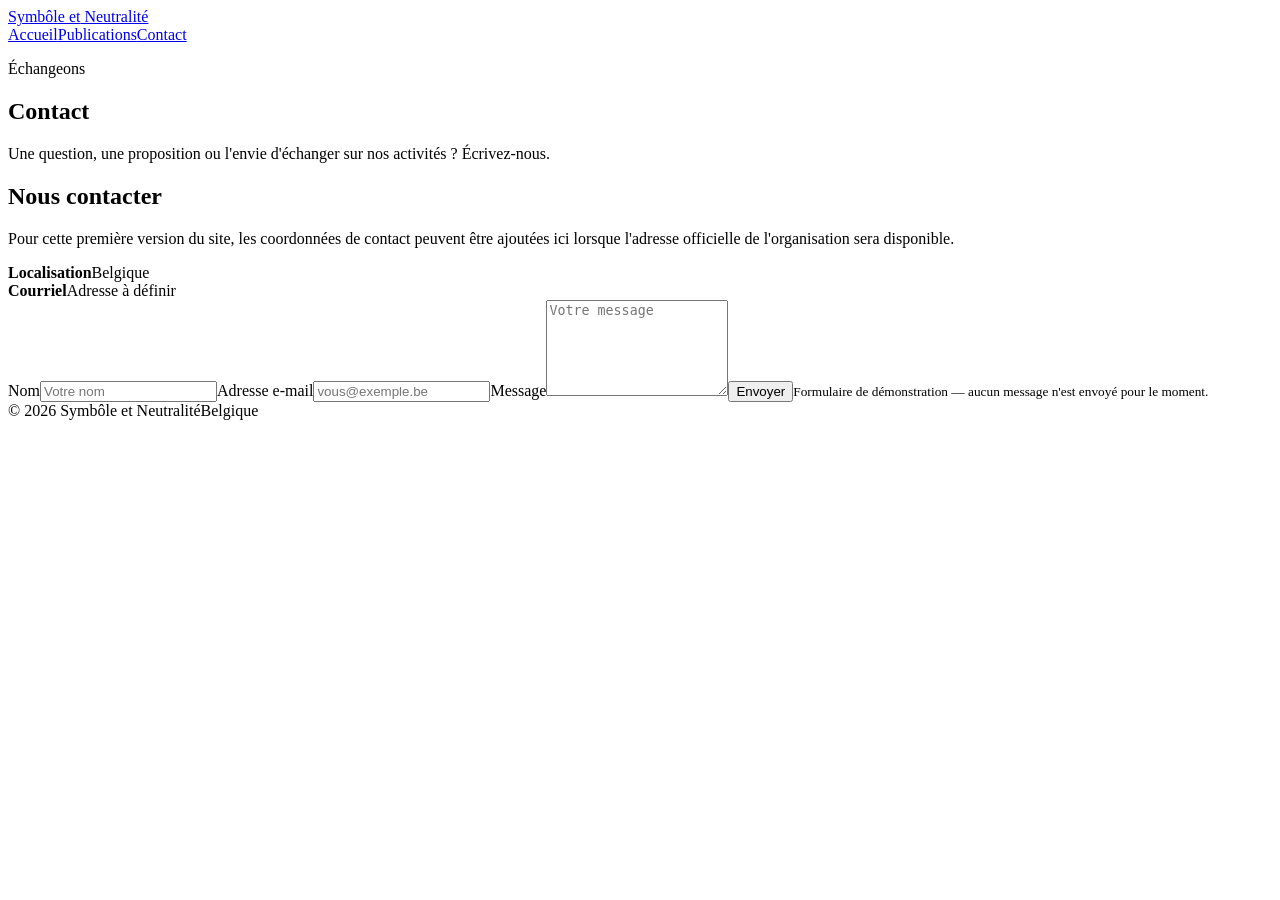
==== contact.html @ d3251099 "Create initial French website draft" ====
<!doctype html><html lang="fr"><head><meta charset="utf-8"><meta name="viewport" content="width=device-width, initial-scale=1"><meta name="description" content="Contacter Symbôle et Neutralité."><title>Contact — Symbôle et Neutralité</title><link rel="stylesheet" href="style.css"></head><body>
<header class="site-header"><div class="container nav"><a class="brand" href="index.html">Symbôle <span>et</span> Neutralité</a><nav aria-label="Navigation principale"><a href="index.html">Accueil</a><a href="publications.html">Publications</a><a class="active" href="contact.html">Contact</a></nav></div></header>
<main><section class="page-hero"><div class="container"><p class="eyebrow">Échangeons</p><h1>Contact</h1><p class="lead">Une question, une proposition ou l'envie d'échanger sur nos activités ? Écrivez-nous.</p></div></section><section class="section"><div class="container contact-grid"><div><h2>Nous contacter</h2><p>Pour cette première version du site, les coordonnées de contact peuvent être ajoutées ici lorsque l'adresse officielle de l'organisation sera disponible.</p><div class="contact-item"><strong>Localisation</strong><span>Belgique</span></div><div class="contact-item"><strong>Courriel</strong><span>Adresse à définir</span></div></div><form class="contact-form" action="#" method="post"><label for="name">Nom</label><input id="name" name="name" type="text" autocomplete="name" placeholder="Votre nom"><label for="email">Adresse e-mail</label><input id="email" name="email" type="email" autocomplete="email" placeholder="vous@exemple.be"><label for="message">Message</label><textarea id="message" name="message" rows="6" placeholder="Votre message"></textarea><button class="button" type="submit">Envoyer</button><small>Formulaire de démonstration — aucun message n'est envoyé pour le moment.</small></form></div></section></main>
<footer><div class="container footer-inner"><span>© 2026 Symbôle et Neutralité</span><span>Belgique</span></div></footer></body></html>
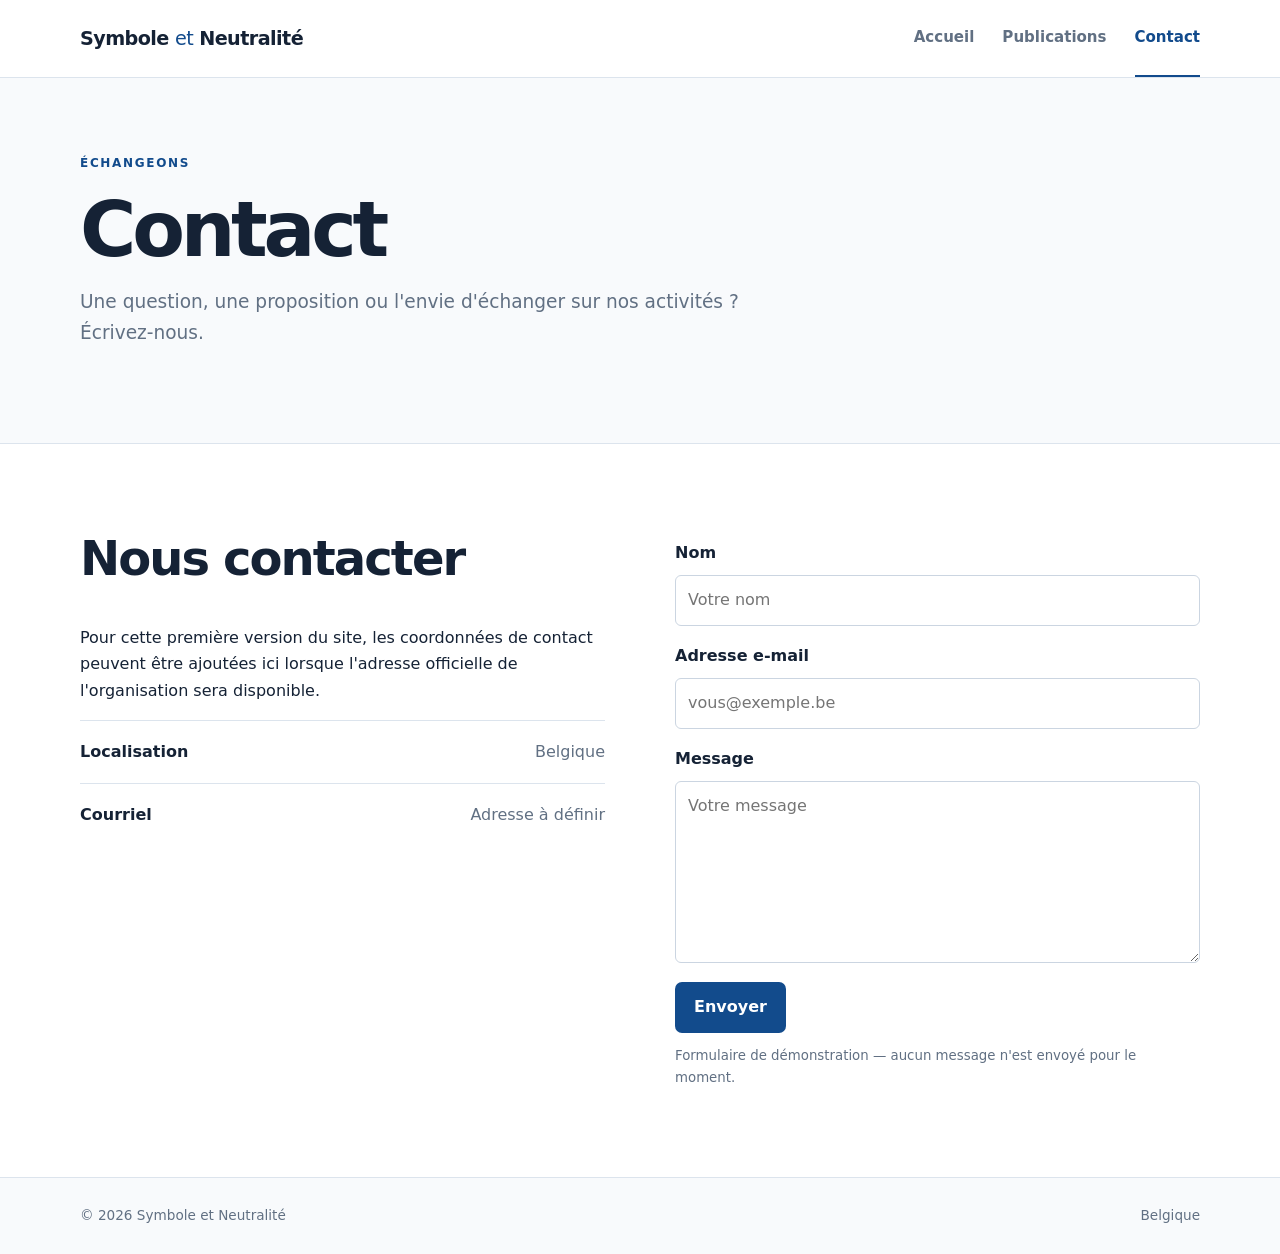
==== commit 39907add: "Fix typos in contact.html" ====
--- a/contact.html
+++ b/contact.html
@@ -1,4 +1,4 @@
-<!doctype html><html lang="fr"><head><meta charset="utf-8"><meta name="viewport" content="width=device-width, initial-scale=1"><meta name="description" content="Contacter Symbôle et Neutralité."><title>Contact — Symbôle et Neutralité</title><link rel="stylesheet" href="style.css"></head><body>
-<header class="site-header"><div class="container nav"><a class="brand" href="index.html">Symbôle <span>et</span> Neutralité</a><nav aria-label="Navigation principale"><a href="index.html">Accueil</a><a href="publications.html">Publications</a><a class="active" href="contact.html">Contact</a></nav></div></header>
+<!doctype html><html lang="fr"><head><meta charset="utf-8"><meta name="viewport" content="width=device-width, initial-scale=1"><meta name="description" content="Contacter Symbole et Neutralité."><title>Contact — Symbole et Neutralité</title><link rel="stylesheet" href="style.css"></head><body>
+<header class="site-header"><div class="container nav"><a class="brand" href="index.html">Symbole <span>et</span> Neutralité</a><nav aria-label="Navigation principale"><a href="index.html">Accueil</a><a href="publications.html">Publications</a><a class="active" href="contact.html">Contact</a></nav></div></header>
 <main><section class="page-hero"><div class="container"><p class="eyebrow">Échangeons</p><h1>Contact</h1><p class="lead">Une question, une proposition ou l'envie d'échanger sur nos activités ? Écrivez-nous.</p></div></section><section class="section"><div class="container contact-grid"><div><h2>Nous contacter</h2><p>Pour cette première version du site, les coordonnées de contact peuvent être ajoutées ici lorsque l'adresse officielle de l'organisation sera disponible.</p><div class="contact-item"><strong>Localisation</strong><span>Belgique</span></div><div class="contact-item"><strong>Courriel</strong><span>Adresse à définir</span></div></div><form class="contact-form" action="#" method="post"><label for="name">Nom</label><input id="name" name="name" type="text" autocomplete="name" placeholder="Votre nom"><label for="email">Adresse e-mail</label><input id="email" name="email" type="email" autocomplete="email" placeholder="vous@exemple.be"><label for="message">Message</label><textarea id="message" name="message" rows="6" placeholder="Votre message"></textarea><button class="button" type="submit">Envoyer</button><small>Formulaire de démonstration — aucun message n'est envoyé pour le moment.</small></form></div></section></main>
-<footer><div class="container footer-inner"><span>© 2026 Symbôle et Neutralité</span><span>Belgique</span></div></footer></body></html>+<footer><div class="container footer-inner"><span>© 2026 Symbole et Neutralité</span><span>Belgique</span></div></footer></body></html>
--- a/style.css
+++ b/style.css
@@ -0,0 +1 @@
+:root{--blue:#124b8c;--blue-dark:#0b315d;--blue-soft:#eaf2fb;--ink:#152235;--muted:#617083;--line:#dce4ed;--paper:#f8fafc}*{box-sizing:border-box}html{scroll-behavior:smooth}body{margin:0;color:var(--ink);font-family:Inter,ui-sans-serif,system-ui,-apple-system,BlinkMacSystemFont,"Segoe UI",sans-serif;line-height:1.65;background:#fff}a{color:inherit}.container{width:min(1120px,calc(100% - 40px));margin:auto}.site-header{border-bottom:1px solid var(--line);background:rgba(255,255,255,.96);position:sticky;top:0;z-index:10}.nav{min-height:76px;display:flex;align-items:center;justify-content:space-between;gap:30px}.brand{text-decoration:none;font-weight:800;letter-spacing:-.03em;font-size:1.2rem}.brand span{color:var(--blue);font-weight:500}nav{display:flex;gap:28px}nav a{text-decoration:none;color:var(--muted);font-weight:600;font-size:.94rem;padding:25px 0;border-bottom:2px solid transparent}nav a:hover,nav a.active{color:var(--blue);border-bottom-color:var(--blue)}.hero{background:linear-gradient(135deg,#f8fbff 0%,#edf5fd 100%);padding:96px 0}.hero-grid{display:grid;grid-template-columns:1.35fr .65fr;gap:80px;align-items:center}.eyebrow{text-transform:uppercase;letter-spacing:.14em;font-size:.75rem;font-weight:800;color:var(--blue);margin:0 0 16px}.hero h1,.page-hero h1{font-size:clamp(2.6rem,6vw,5.2rem);line-height:1.03;letter-spacing:-.055em;margin:0 0 28px}.hero h1 span{color:var(--blue)}.lead{font-size:1.16rem;color:var(--muted);max-width:720px}.actions{display:flex;flex-wrap:wrap;gap:12px;margin-top:32px}.button{display:inline-block;border:0;border-radius:7px;background:var(--blue);color:#fff;text-decoration:none;font:inherit;font-weight:700;padding:12px 19px;cursor:pointer}.button:hover{background:var(--blue-dark)}.button.secondary{background:#fff;color:var(--blue);border:1px solid #b9cbe0}.principle-card{background:var(--blue-dark);color:#fff;border-radius:14px;padding:36px;box-shadow:0 20px 50px rgba(11,49,93,.15)}.symbol{font-size:3.5rem;font-family:Georgia,serif;line-height:1;margin-bottom:25px}.principle-card p{font-family:Georgia,serif;font-size:1.25rem;line-height:1.5}.principle-card span{font-size:.8rem;color:#b9cbe0}.section{padding:88px 0}.section h2{font-size:clamp(2rem,4vw,3rem);line-height:1.1;letter-spacing:-.04em;max-width:700px;margin:0 0 40px}.cards{display:grid;grid-template-columns:repeat(3,1fr);gap:18px}.cards article,.publication{border:1px solid var(--line);border-radius:10px;padding:28px;background:#fff}.cards h3{margin-top:0;font-size:1.25rem}.cards p,.publication p{color:var(--muted)}.page-hero{padding:76px 0;background:var(--paper);border-bottom:1px solid var(--line)}.page-hero h1{font-size:clamp(2.8rem,6vw,4.8rem);margin-bottom:16px}.publication-list{display:grid;gap:18px;max-width:820px}.publication h2{margin:10px 0 8px}.tag{display:inline-block;background:var(--blue-soft);color:var(--blue);font-size:.75rem;font-weight:800;text-transform:uppercase;letter-spacing:.08em;padding:4px 8px;border-radius:4px}.meta{font-size:.82rem;color:var(--muted)}.contact-grid{display:grid;grid-template-columns:1fr 1fr;gap:70px}.contact-item{border-top:1px solid var(--line);padding:18px 0;display:flex;justify-content:space-between}.contact-item span{color:var(--muted)}.contact-form{display:flex;flex-direction:column;gap:9px}.contact-form label{font-weight:700;margin-top:8px}.contact-form input,.contact-form textarea{font:inherit;border:1px solid #cbd5e1;border-radius:6px;padding:11px 12px;background:#fff}.contact-form textarea{resize:vertical}.contact-form small{color:var(--muted);margin-top:3px}.contact-form .button{align-self:flex-start;margin-top:10px}footer{border-top:1px solid var(--line);background:var(--paper);color:var(--muted);font-size:.85rem}.footer-inner{min-height:76px;display:flex;align-items:center;justify-content:space-between}@media(max-width:800px){.nav{align-items:flex-start;padding:16px 0;flex-direction:column}.nav nav{width:100%;justify-content:space-between;gap:12px}.nav nav a{padding:4px 0}.hero{padding:64px 0}.hero-grid,.contact-grid{grid-template-columns:1fr;gap:40px}.cards{grid-template-columns:1fr}.section{padding:64px 0}}@media(max-width:480px){.container{width:min(100% - 28px,1120px)}.hero h1,.page-hero h1{font-size:2.7rem}.actions{flex-direction:column}.actions .button{width:100%;text-align:center}.footer-inner{flex-direction:column;justify-content:center;gap:2px;padding:16px 0}}
